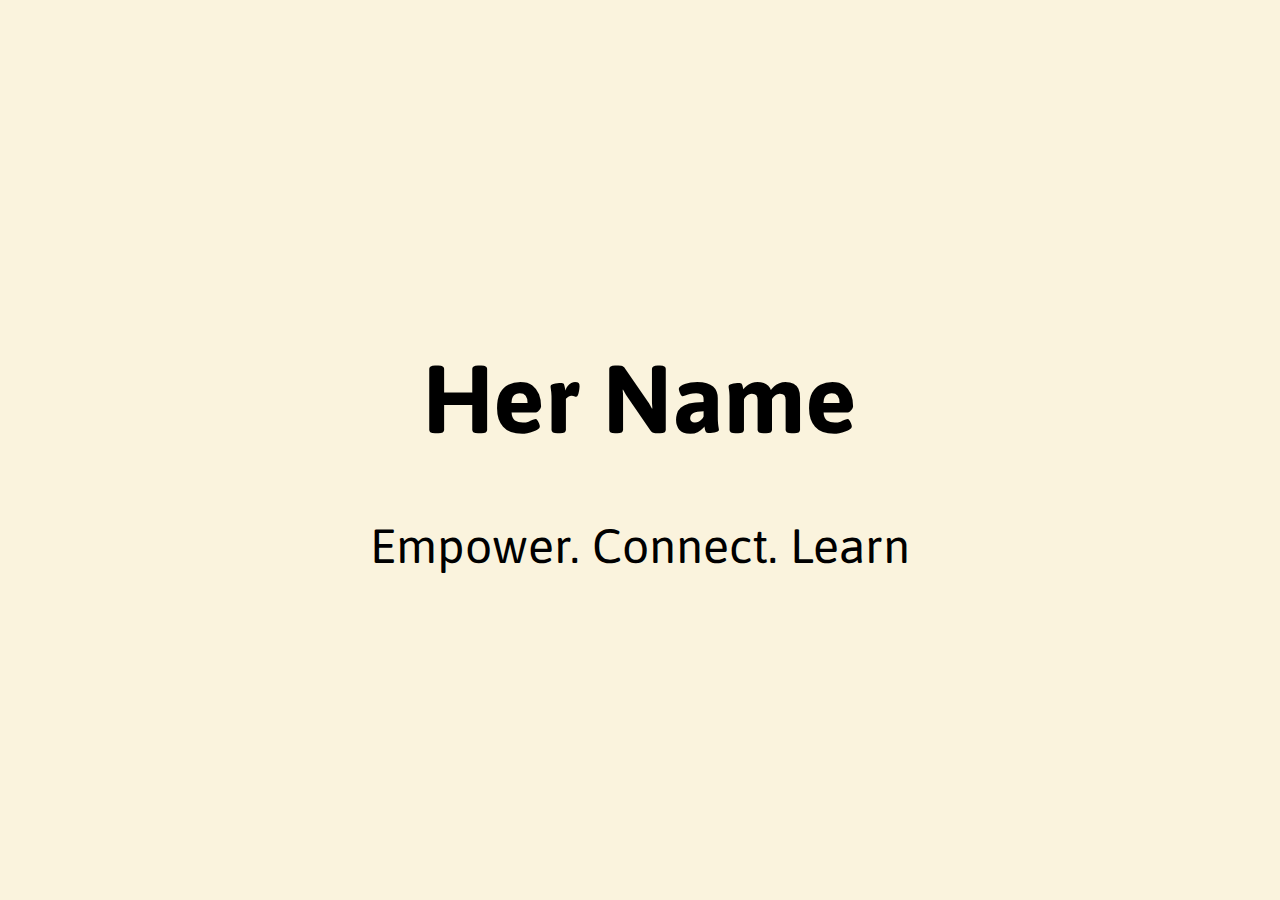
==== index.html @ 9b230c06 "Fixed homepage" ====
<!DOCTYPE html>
<html lang="en"></html>

<head>
    <meta charset="UFT-8">
    <meta  name = "viewport" content = "width=device-width, initial-scale = 1.0">
    
    <!--for icons, stylesheet-->
    <link rel="stylesheet" href="https://unicons.iconscout.com/release/v4.0.0/css/line.css">
    <link rel = "stylesheet" href = "CSS/stylesheet.css">

    <!--for fonts-->
    <link rel="preconnect" href="https://fonts.googleapis.com">
    <link rel="preconnect" href="https://fonts.gstatic.com" crossorigin>
    <link href="https://fonts.googleapis.com/css2?family=Asap:wght@400;700&display=swap" rel="stylesheet">
    


    <title>Her Name</title>
</head>

<body>
    <div>
        <h1>Her Name</h1>
        <p>Empower. Connect. Learn</p>
    </div>
</body>



</html>
---- CSS/stylesheet.css ----
#grad {
  background-image: linear-gradient(red, yellow);
}

div {
  font-size: 3em;
  text-align: center;
  position: absolute;
  top: 50%;
  left: 50%;

  transform: translate(-50%, -50%);
}
body {
  padding: 0;
  margin: 0;
  background: #faf3dd;

  font-family: "Asap", sans-serif;
}
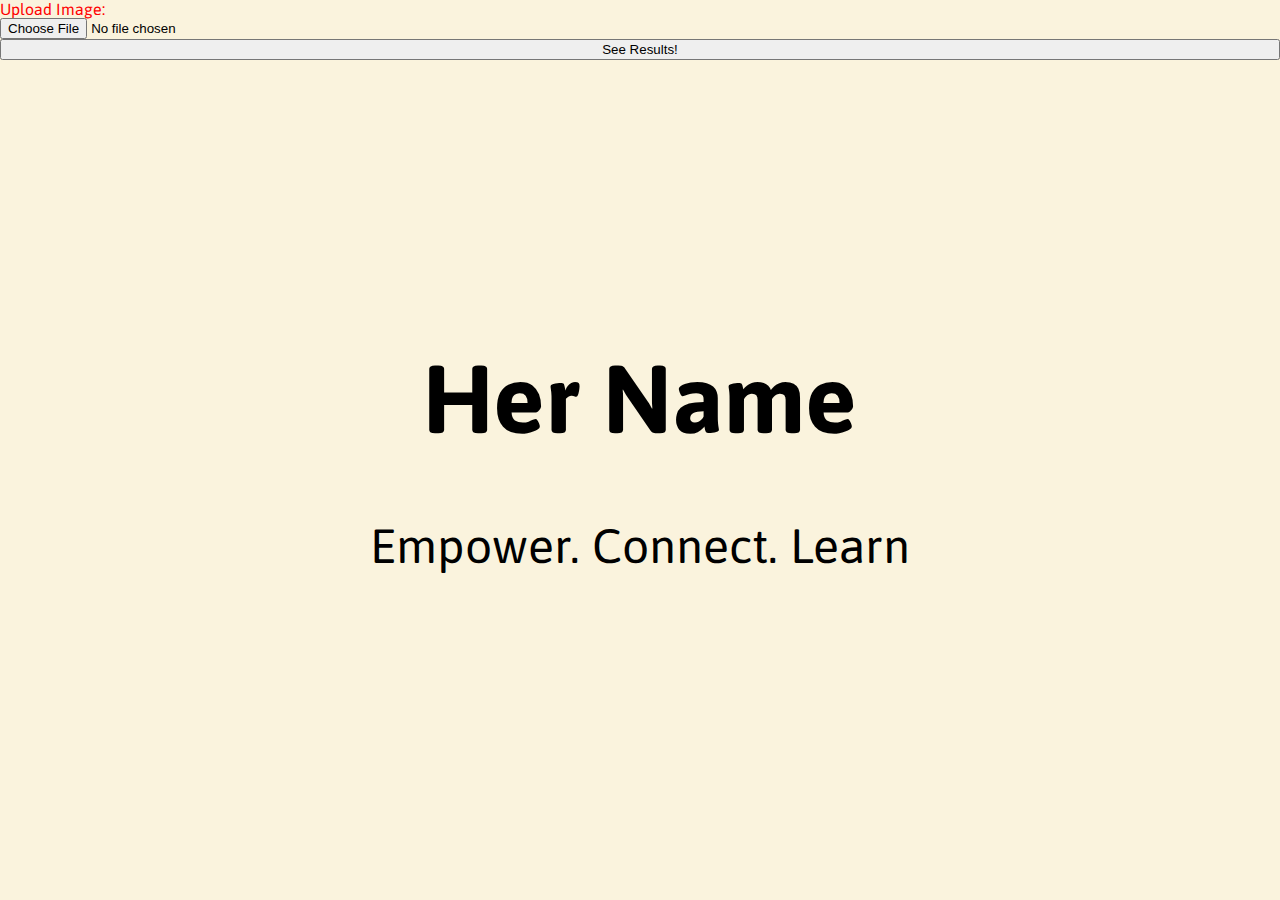
==== commit 18e72d7d: "Fixed merge conflicts" ====
--- a/index.html
+++ b/index.html
@@ -20,12 +20,35 @@
 </head>
 
 <body>
+
     <div>
         <h1>Her Name</h1>
         <p>Empower. Connect. Learn</p>
     </div>
 </body>
 
+    <section class = "home page" id = "home"> 
+
+    </section>
+
+    <section class = "description page" id = "descriptiom"> 
+
+    </section>
+
+    <section class = "upload page" id = "upload"> 
+        
+        <form action="index.php" method="post" enctype = "multipart/form-data"> 
+            <label for ="image"> Upload Image: </label>
+            <input type ="file" name="file1" >
+
+            <input type ="submit"  value="See Results!" >
+        </form>
+    </section>
+
+    <section class = "results page" id = "results"> 
+
+    </section>
+</body>
 
 
 </html>--- a/CSS/stylesheet.css
+++ b/CSS/stylesheet.css
@@ -1,7 +1,3 @@
-#grad {
-  background-image: linear-gradient(red, yellow);
-}
-
 div {
   font-size: 3em;
   text-align: center;
@@ -18,3 +14,10 @@
 
   font-family: "Asap", sans-serif;
 }
+
+label {
+  color: red;
+}
+input {
+  width: 100%;
+}
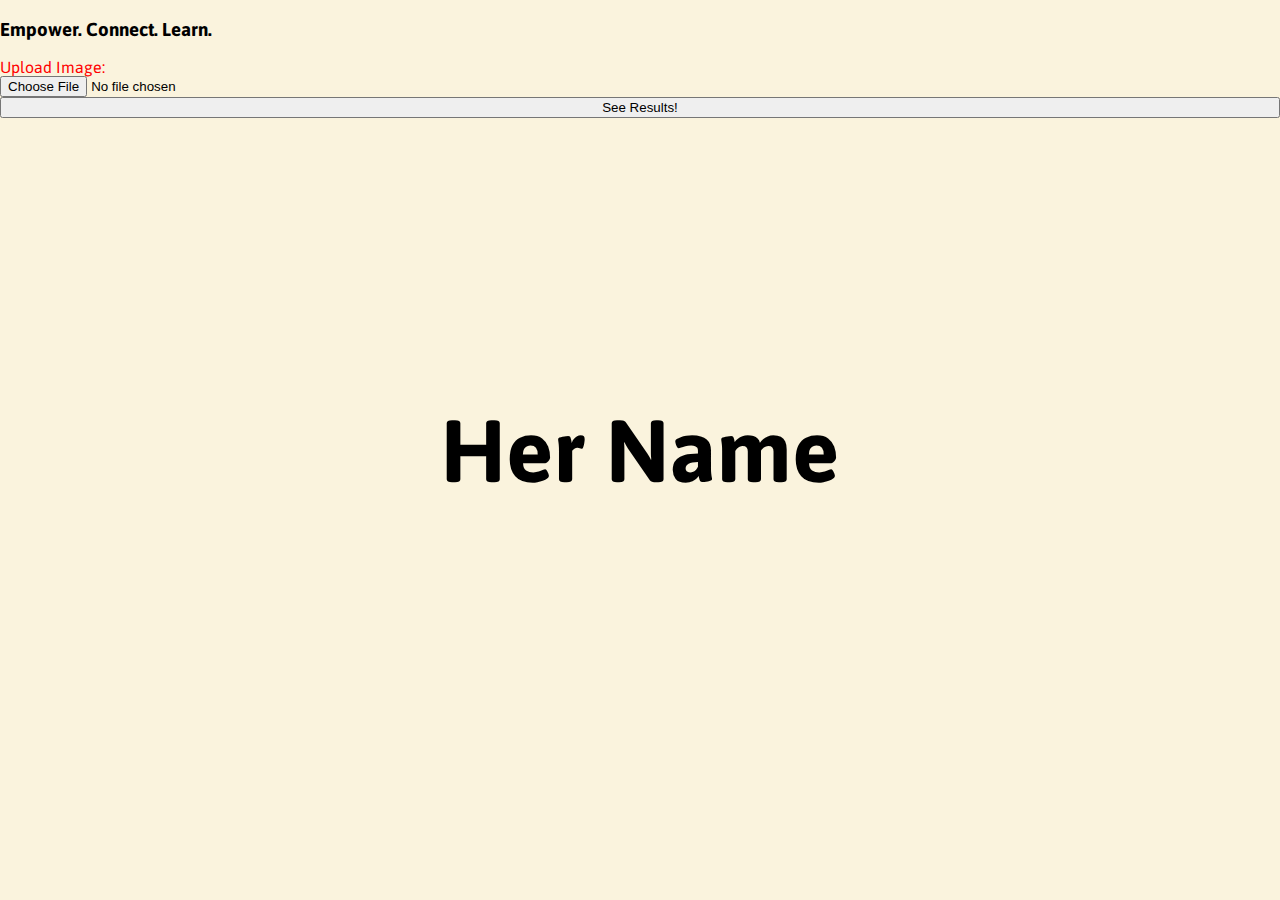
==== commit 8e0af9b1: "adjusting font placement" ====
--- a/index.html
+++ b/index.html
@@ -14,21 +14,18 @@
     <link rel="preconnect" href="https://fonts.gstatic.com" crossorigin>
     <link href="https://fonts.googleapis.com/css2?family=Asap:wght@400;700&display=swap" rel="stylesheet">
     
+    <title>Her Name</title>
 
-
-    <title>Her Name</title>
 </head>
 
 <body>
+    
+    
 
-    <div>
-        <h1>Her Name</h1>
-        <p>Empower. Connect. Learn</p>
-    </div>
-</body>
 
     <section class = "home page" id = "home"> 
-
+        <h1 class ="nameTitle">Her Name</h1>
+        <h3>Empower. Connect. Learn.</h3>
     </section>
 
     <section class = "description page" id = "descriptiom"> 
--- a/CSS/stylesheet.css
+++ b/CSS/stylesheet.css
@@ -1,12 +1,5 @@
-div {
-  font-size: 3em;
-  text-align: center;
-  position: absolute;
-  top: 50%;
-  left: 50%;
 
-  transform: translate(-50%, -50%);
-}
+
 body {
   padding: 0;
   margin: 0;
@@ -14,10 +7,30 @@
 
   font-family: "Asap", sans-serif;
 }
+.nameTitle {
+  font-size: 5.5em;
+  margin: 0;
+  padding: 0;
+  text-align: center;
 
-label {
-  color: red;
+  position: absolute;
+  top: 50%;
+  left: 50%;
+  transform: translateX(-50%) translateY(-50%);
 }
-input {
-  width: 100%;
+h2 {
+  font-size: 5em;
+  text-align: center;
 }
+
+
+label
+{
+    color: red; 
+    
+}
+input 
+{
+    width: 100%;
+}
+
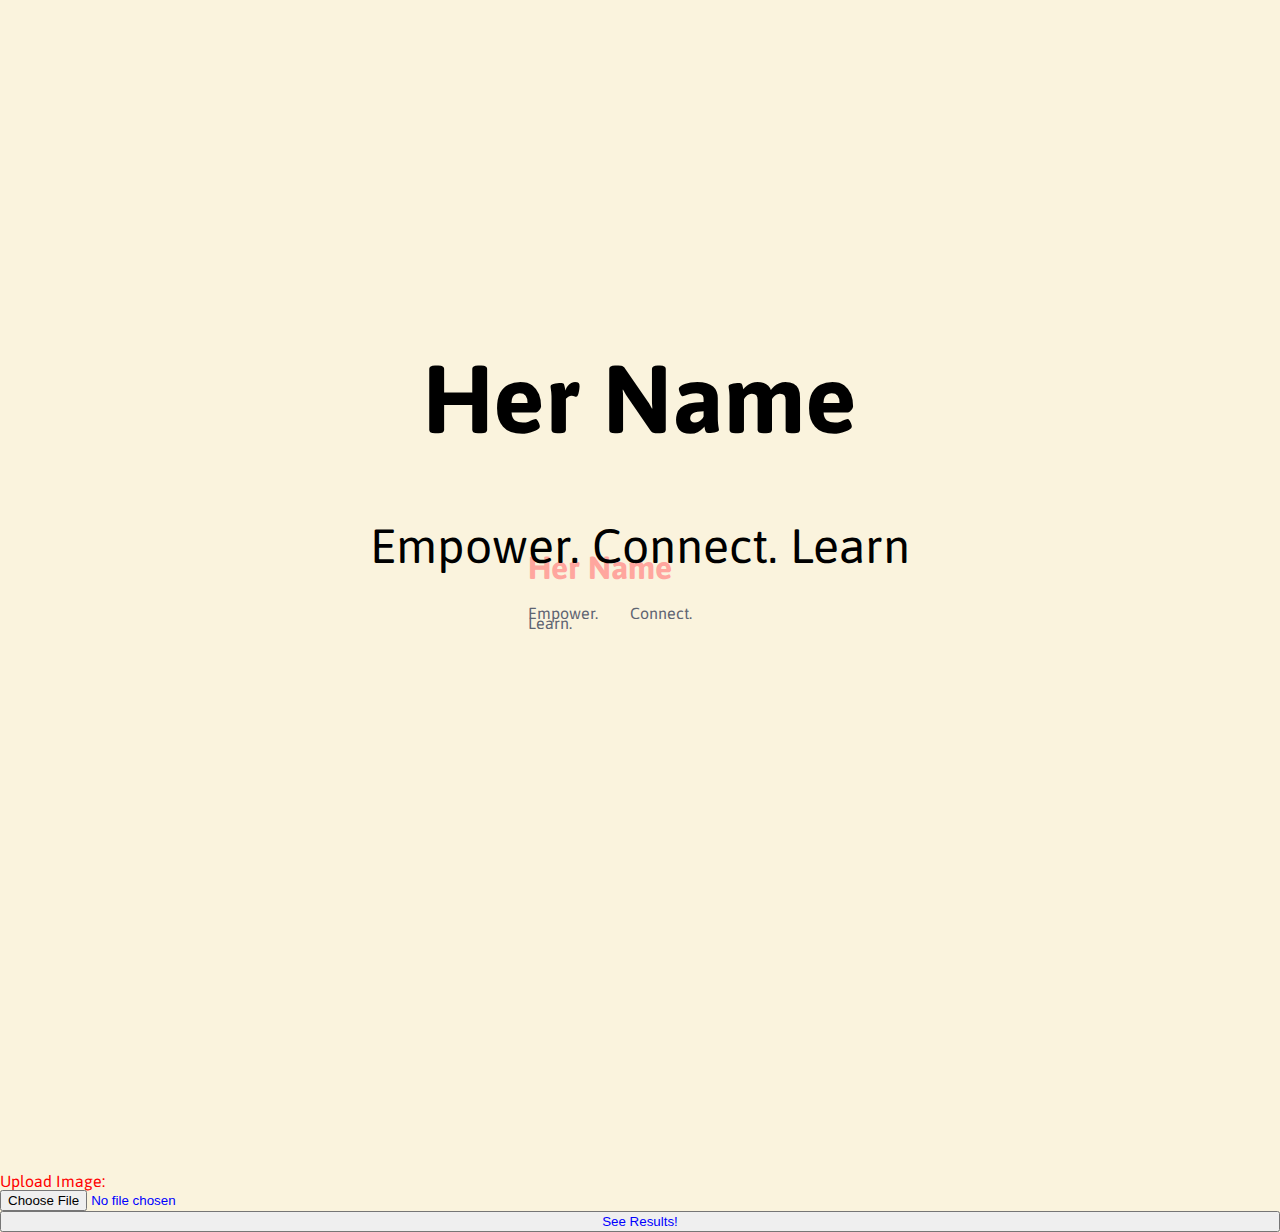
==== commit 30123f7c: "Merge pull request #3 from kliang622/front-end2" ====
--- a/index.html
+++ b/index.html
@@ -14,37 +14,48 @@
     <link rel="preconnect" href="https://fonts.gstatic.com" crossorigin>
     <link href="https://fonts.googleapis.com/css2?family=Asap:wght@400;700&display=swap" rel="stylesheet">
     
+
+
     <title>Her Name</title>
-
 </head>
 
 <body>
-    
-    
-
-
-    <section class = "home page" id = "home"> 
-        <h1 class ="nameTitle">Her Name</h1>
-        <h3>Empower. Connect. Learn.</h3>
+    <section class = "home_page"> 
+        <div>
+            <h1 class="main_headers">Her Name</h1>
+            <p class="subtitle">Empower.&emsp;&emsp;Connect.&emsp;&emsp;Learn.</p>
+        </div>
     </section>
 
-    <section class = "description page" id = "descriptiom"> 
+    <main>
+    <section class = "home page" id = "home"> 
+        <div class = "herName">
+            <h1>Her Name</h1>
+            <p>Empower. Connect. Learn</p>
+        </div>
+      </section>
 
+  <section class = "description page" id = "descriptiom"> 
+        
     </section>
 
-    <section class = "upload page" id = "upload"> 
-        
-        <form action="index.php" method="post" enctype = "multipart/form-data"> 
-            <label for ="image"> Upload Image: </label>
-            <input type ="file" name="file1" >
-
-            <input type ="submit"  value="See Results!" >
-        </form>
+    <section class = "upload_page" id = "upload"> 
+        <div class ="uploads">
+            <form action="index.php" method="post" enctype = "multipart/form-data"> 
+                <label for ="image"> Upload Image: </label>
+                <input type ="file" name="file1" >
+    
+                <input type ="submit"  value="See Results!" >
+            </form>
+        </div>
     </section>
 
     <section class = "results page" id = "results"> 
 
     </section>
+
+  </main>
+
 </body>
 
 
--- a/CSS/stylesheet.css
+++ b/CSS/stylesheet.css
@@ -1,36 +1,60 @@
+.herName {
+  font-size: 3em;
+  text-align: center;
+  position: absolute;
+  top: 50%;
+  left: 50%;
 
+  transform: translate(-50%, -50%);
+}
 
 body {
   padding: 0;
   margin: 0;
   background: #faf3dd;
-
+  
+  
   font-family: "Asap", sans-serif;
 }
-.nameTitle {
-  font-size: 5.5em;
-  margin: 0;
-  padding: 0;
-  text-align: center;
 
-  position: absolute;
-  top: 50%;
-  left: 50%;
-  transform: translateX(-50%) translateY(-50%);
-}
-h2 {
-  font-size: 5em;
-  text-align: center;
+.main_headers {
+  color: #ffa69e;
 }
 
+.subtitle {
+  color: #5e6472;
+  line-height: 10px;
+}
 
-label
-{
-    color: red; 
+.home_page {
+  padding: 33em;
+}
+
+.upload_page {
+  position: relative top; 
+  margin: top; 
+}
+
+.uploads {
+  font-family: "Asap", sans-serif;
     
 }
-input 
-{
-    width: 100%;
+
+label {
+    color: red; 
+    font-size: 16px;
 }
 
+.section {
+  padding: 2rem 0 4rem; 
+} 
+
+input {
+  width: 100%;
+  color: blue; 
+}
+
+ .section 
+{
+  padding: 2rem 0 4rem; 
+} 
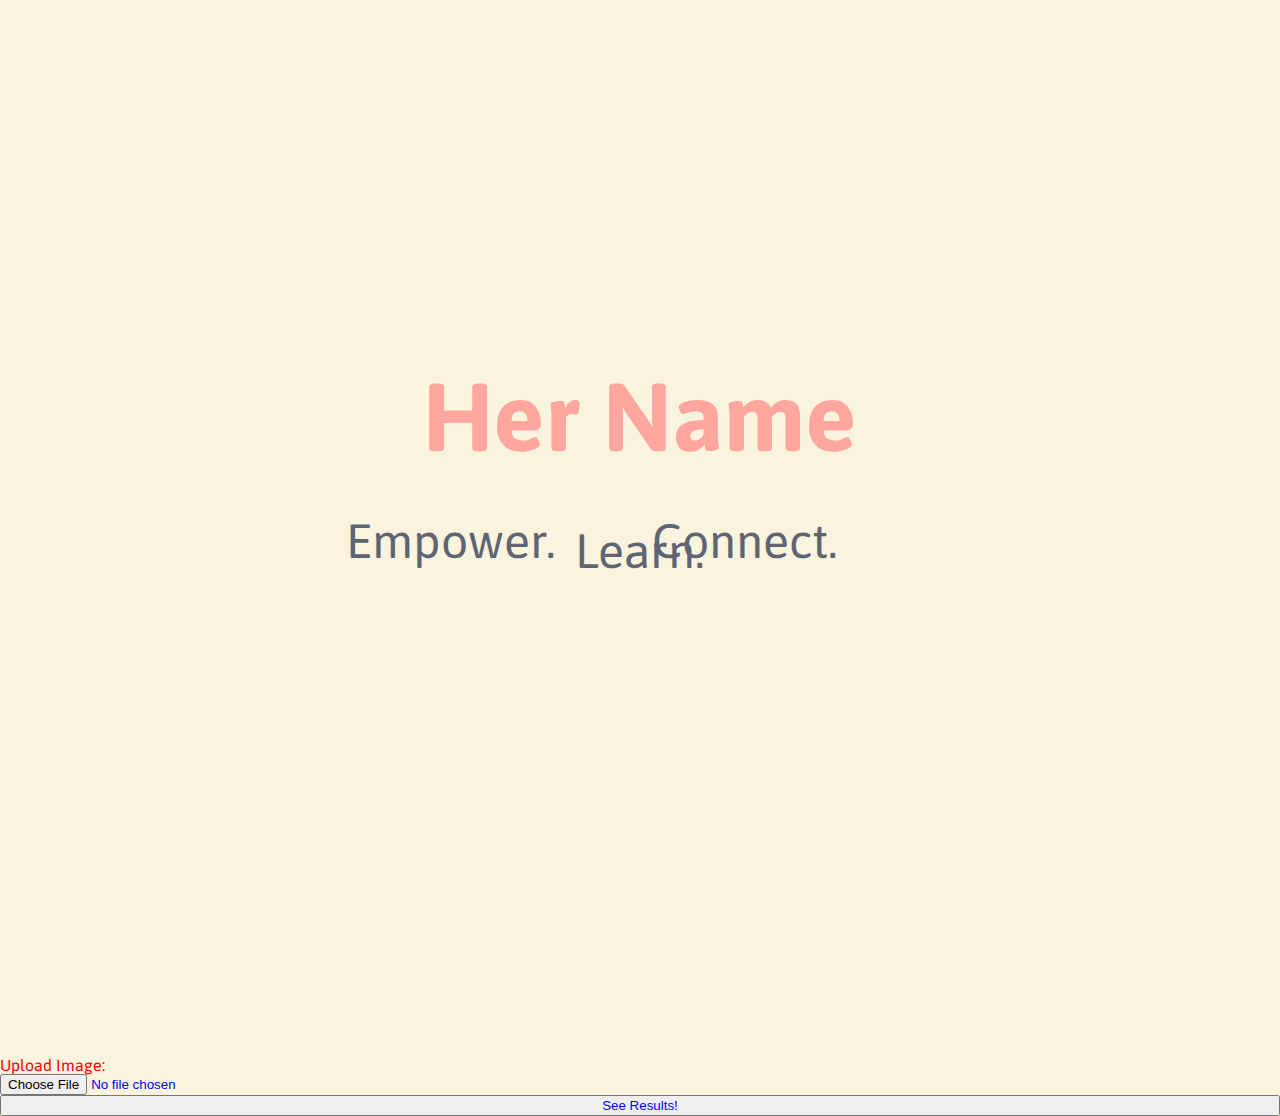
==== commit 8550a0f9: "Fixed conflicts" ====
--- a/index.html
+++ b/index.html
@@ -20,22 +20,15 @@
 </head>
 
 <body>
-    <section class = "home_page"> 
-        <div>
-            <h1 class="main_headers">Her Name</h1>
-            <p class="subtitle">Empower.&emsp;&emsp;Connect.&emsp;&emsp;Learn.</p>
+    <main>
+    <section class = "home_page" id = "home"> 
+        <div class = "herName">
+            <h1 class ="main_headers">Her Name</h1>
+            <p class = "subtitle">Empower.&emsp;&emsp;Connect.&emsp;&emsp;Learn.</p>
         </div>
     </section>
 
-    <main>
-    <section class = "home page" id = "home"> 
-        <div class = "herName">
-            <h1>Her Name</h1>
-            <p>Empower. Connect. Learn</p>
-        </div>
-      </section>
-
-  <section class = "description page" id = "descriptiom"> 
+    <section class = "description page" id = "descriptiom"> 
         
     </section>
 
--- a/CSS/stylesheet.css
+++ b/CSS/stylesheet.css
@@ -12,8 +12,7 @@
   padding: 0;
   margin: 0;
   background: #faf3dd;
-  
-  
+
   font-family: "Asap", sans-serif;
 }
 
@@ -31,30 +30,28 @@
 }
 
 .upload_page {
-  position: relative top; 
-  margin: top; 
+  position: relative top;
+  margin: top;
 }
 
 .uploads {
   font-family: "Asap", sans-serif;
-    
 }
 
 label {
-    color: red; 
-    font-size: 16px;
+  color: red;
+  font-size: 16px;
 }
 
 .section {
-  padding: 2rem 0 4rem; 
-} 
+  padding: 2rem 0 4rem;
+}
 
 input {
   width: 100%;
-  color: blue; 
+  color: blue;
 }
 
- .section 
-{
-  padding: 2rem 0 4rem; 
-} 
+.section {
+  padding: 2rem 0 4rem;
+}
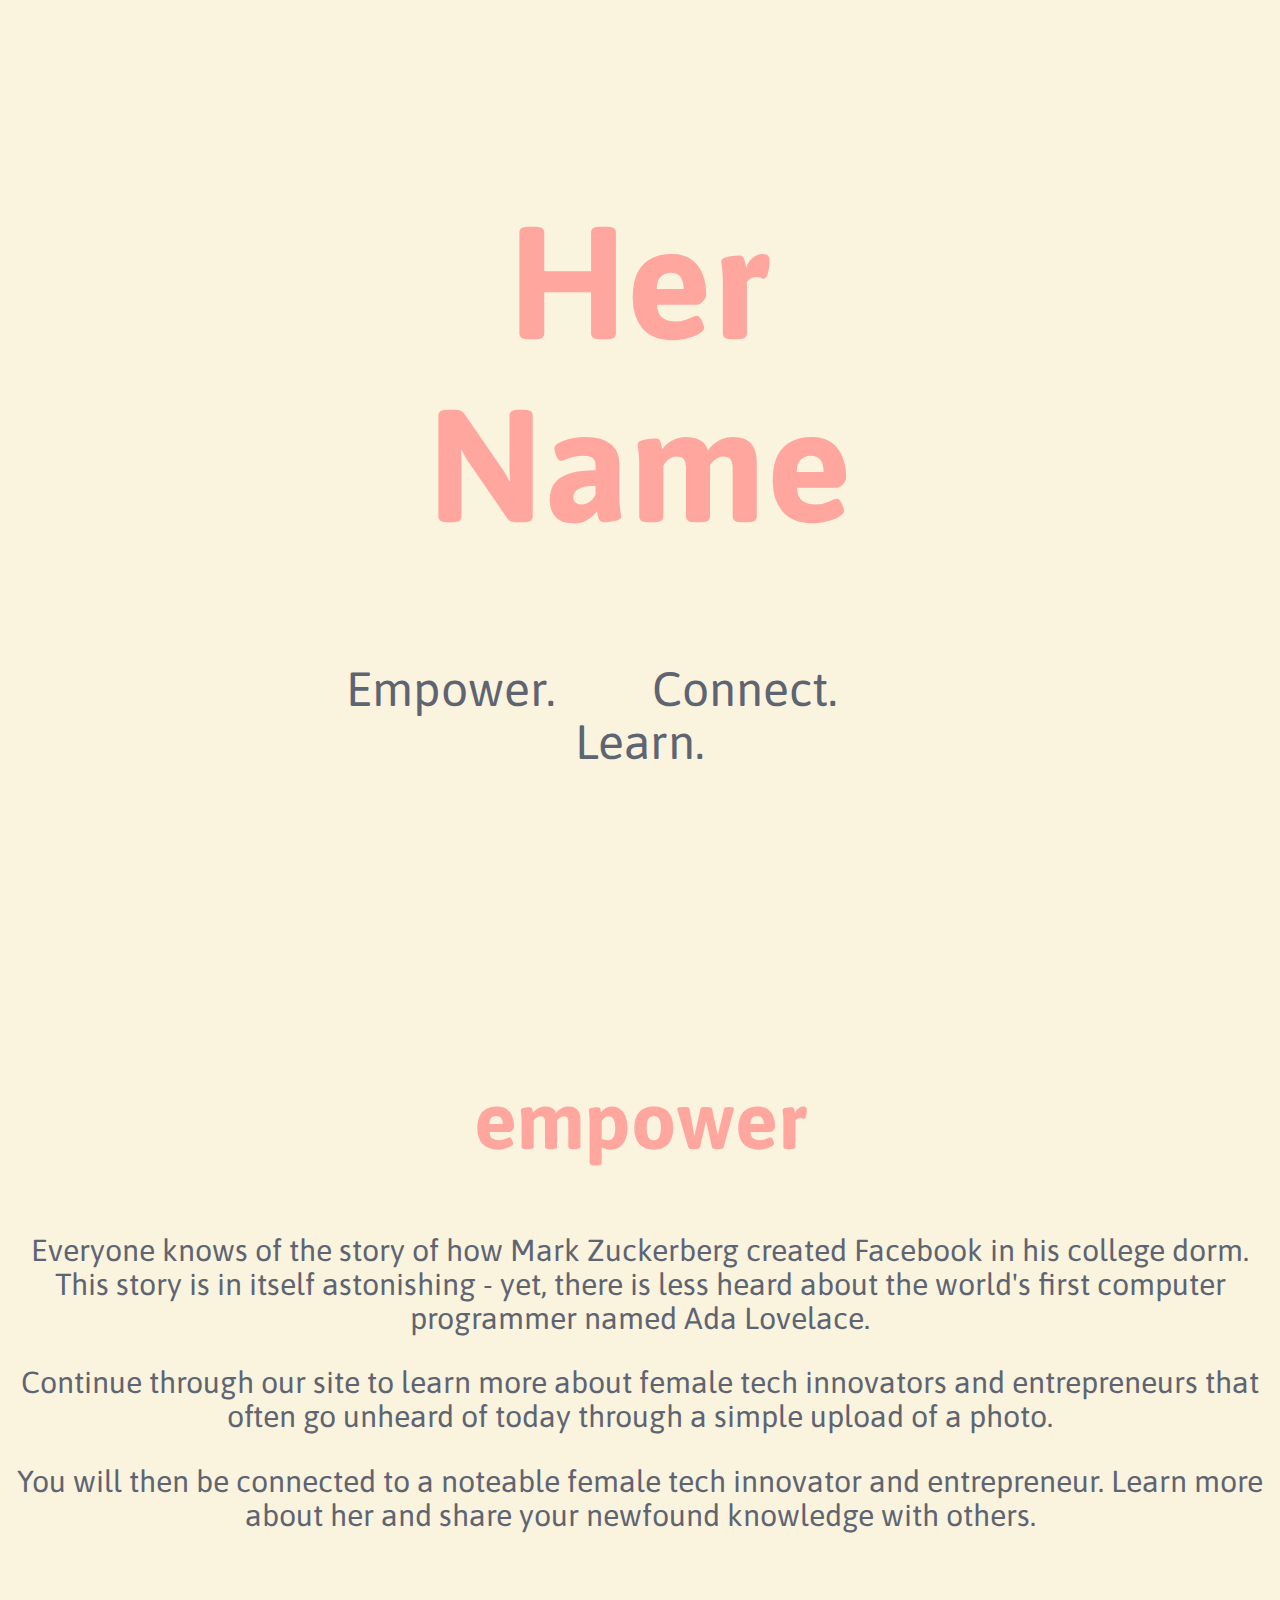
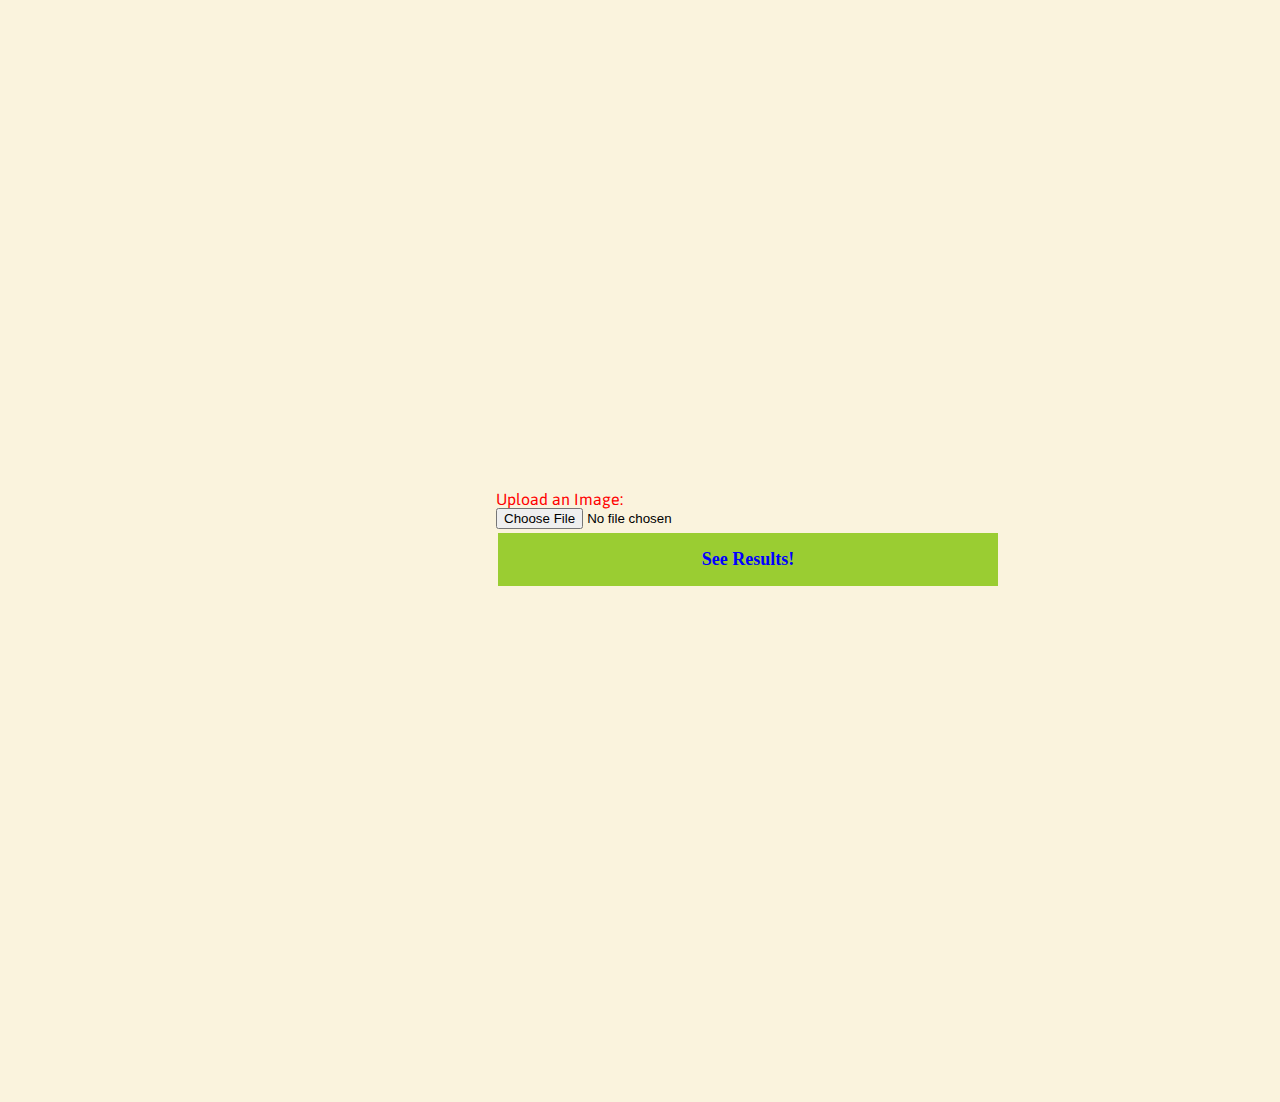
==== commit e2849473: "Added empowering words" ====
--- a/index.html
+++ b/index.html
@@ -28,17 +28,37 @@
         </div>
     </section>
 
-    <section class = "description page" id = "descriptiom"> 
-        
+    <section class = "description page" id = "description"> 
+        <div class = "empower">
+            <h2 class ="sec_headers">empower</h2>
+            <p class ="normal_txt">
+                Everyone knows of the story of how Mark Zuckerberg created Facebook in his college dorm.
+                This story is in itself astonishing - yet, there is less heard about the world's first computer programmer named Ada Lovelace.
+            </p>
+
+            <p class ="normal_txt">
+                Continue through our site to learn more about female tech innovators and entrepreneurs that often go unheard
+                of today through a simple upload of a photo.
+            </p>
+
+            <p class ="normal_txt">
+                You will then be connected to a noteable female tech innovator and entrepreneur. Learn more about her
+                and share your newfound knowledge with others.
+            </p>
+        </div>
     </section>
 
     <section class = "upload_page" id = "upload"> 
         <div class ="uploads">
             <form action="index.php" method="post" enctype = "multipart/form-data"> 
-                <label for ="image"> Upload Image: </label>
+                <p class=upload_image>
+                <label for ="image"> 
+                        <span> Upload an Image:</span>
+                </label>
                 <input type ="file" name="file1" >
-    
+
                 <input type ="submit"  value="See Results!" >
+                </p>
             </form>
         </div>
     </section>
--- a/CSS/stylesheet.css
+++ b/CSS/stylesheet.css
@@ -1,11 +1,15 @@
 .herName {
-  font-size: 3em;
   text-align: center;
   position: absolute;
   top: 50%;
   left: 50%;
 
   transform: translate(-50%, -50%);
+}
+
+.empower {
+  text-align: center;
+  padding: 1em;
 }
 
 body {
@@ -17,25 +21,50 @@
 }
 
 .main_headers {
+  font-size: 10em;
+  color: #ffa69e;
+}
+.subtitle {
+  font-size: 3em;
+  color: #5e6472;
+  line-height: 1.1em;
+}
+
+.sec_headers {
+  font-size: 5em;
   color: #ffa69e;
 }
 
-.subtitle {
+.normal_txt {
+  font-size: 1.9em;
   color: #5e6472;
-  line-height: 10px;
 }
 
 .home_page {
-  padding: 33em;
-}
-
-.upload_page {
-  position: relative top;
-  margin: top;
+  padding: 31em;
 }
 
 .uploads {
   font-family: "Asap", sans-serif;
+}
+
+.upload_image {
+  font-family: "Asap", sans-serif;
+  position: center;
+  padding: 31em;
+}
+
+input[type="submit"] {
+  width: 500px;
+  color: blue;
+  border: none;
+  padding: 16px 32px;
+  font-size: large;
+  font-weight: bold;
+  margin: 4px 2px;
+  position: center;
+  background-color: yellowgreen;
+  font-family: "Times New Roman", Times, serif;
 }
 
 label {
@@ -46,12 +75,3 @@
 .section {
   padding: 2rem 0 4rem;
 }
-
-input {
-  width: 100%;
-  color: blue;
-}
-
-.section {
-  padding: 2rem 0 4rem;
-}
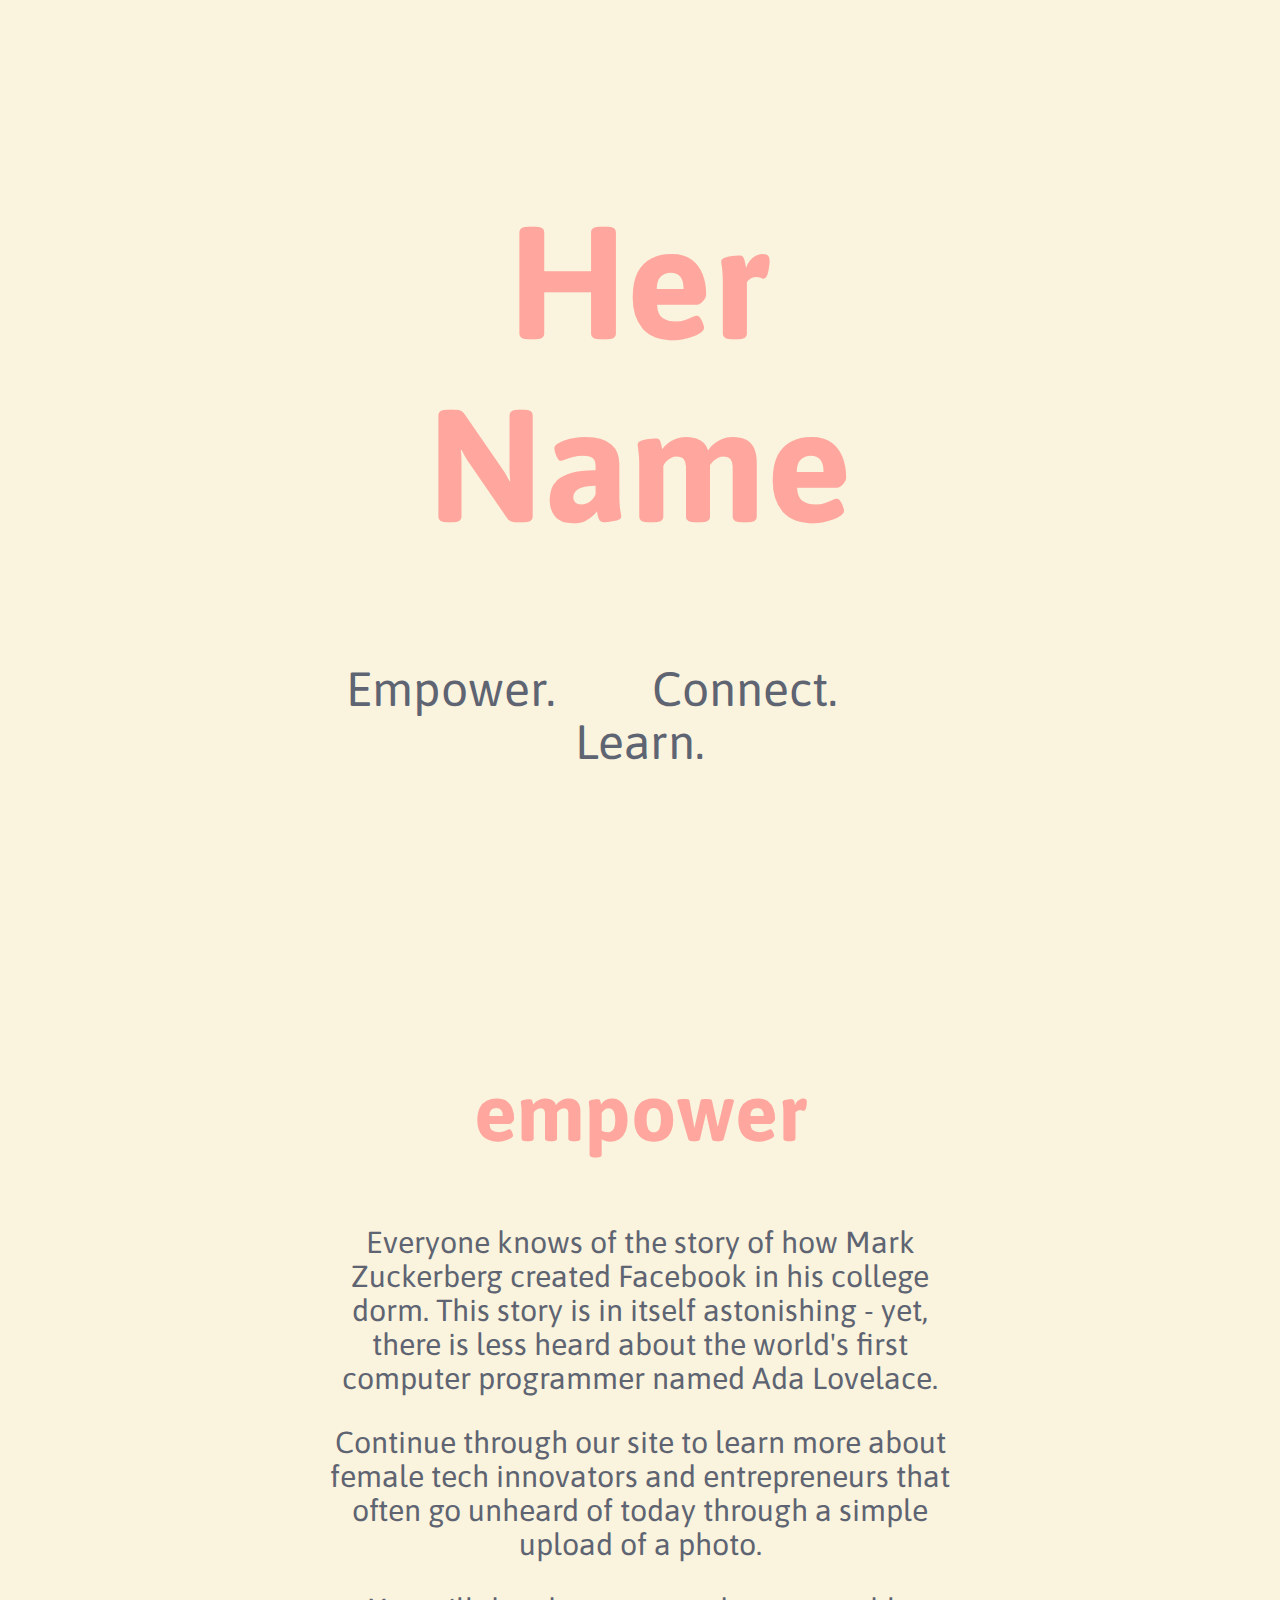
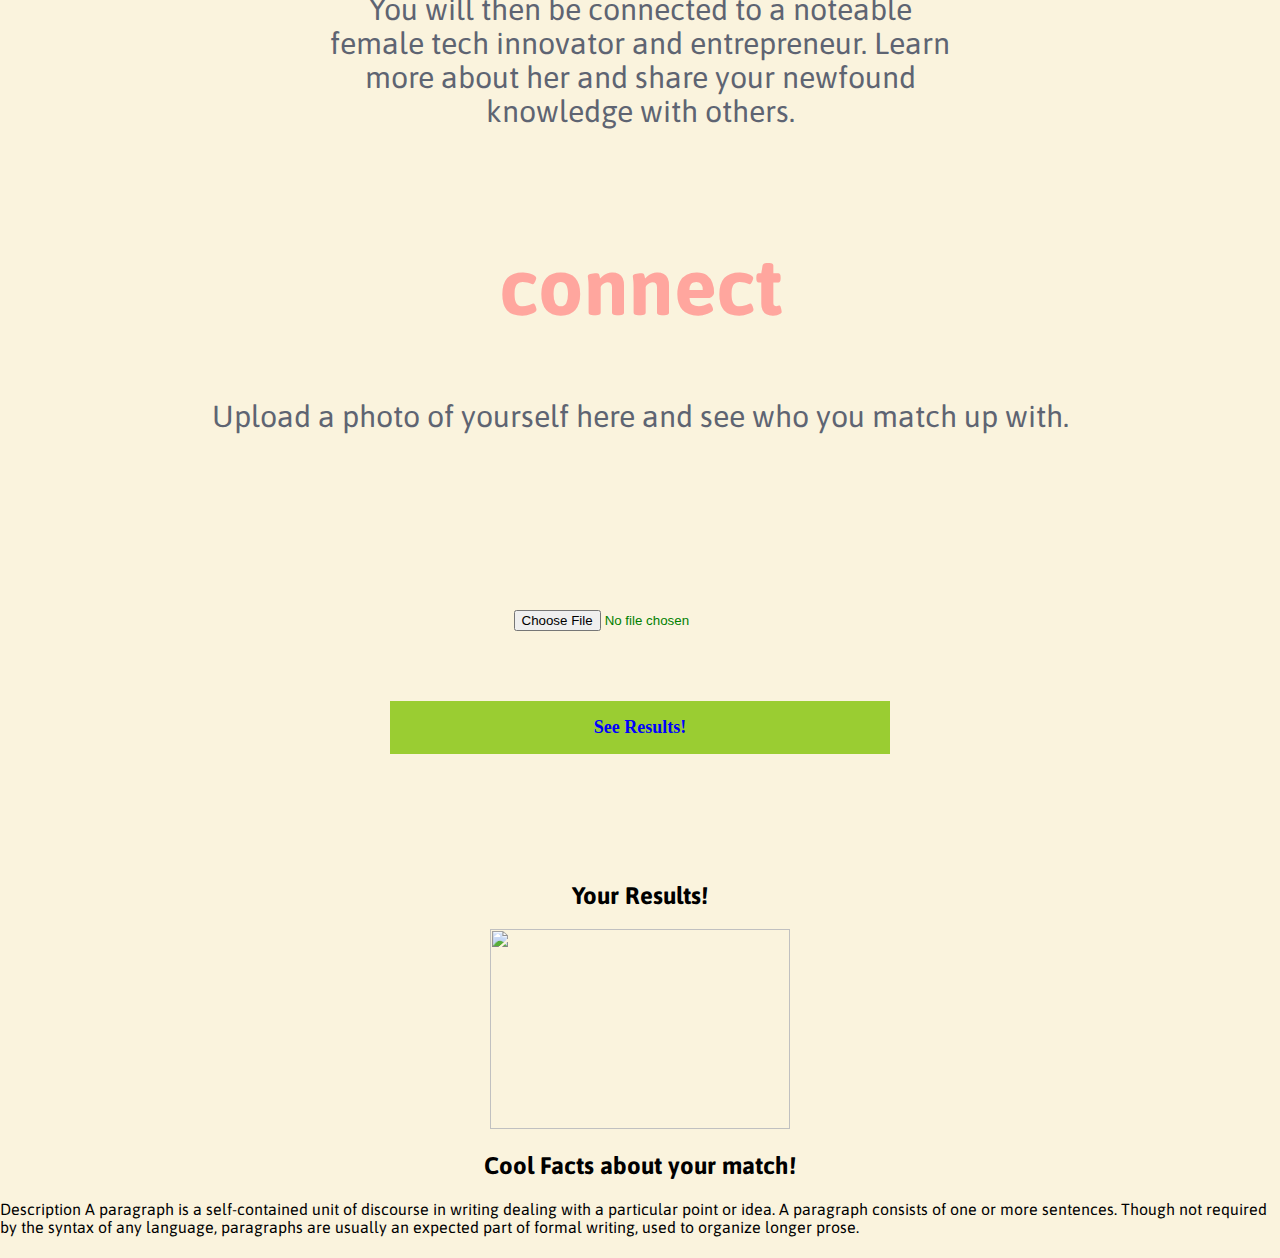
==== commit c80c23c8: "Fixed spacing" ====
--- a/index.html
+++ b/index.html
@@ -48,22 +48,33 @@
         </div>
     </section>
 
-    <section class = "upload_page" id = "upload"> 
+    <section class = "upload_page" > 
         <div class ="uploads">
+            <h2 class ="sec_headers">connect</h2>
+            <p class ="normal_txt">
+                Upload a photo of yourself here and see who you match up with.
+            </p>
             <form action="index.php" method="post" enctype = "multipart/form-data"> 
                 <p class=upload_image>
                 <label for ="image"> 
-                        <span> Upload an Image:</span>
+
                 </label>
+
                 <input type ="file" name="file1" >
 
                 <input type ="submit"  value="See Results!" >
                 </p>
             </form>
+       </div>
+    </section> 
+
+    <section class = "results_page"> 
+        <div class= "img_wrapper" >
+            <h2 class="results_text"> Your Results!</h2>
+            <img class= "picture_result" src="https://www.akc.org/wp-content/uploads/2017/11/Pembroke-Welsh-Corgi-standing-outdoors-in-the-fall.jpg%22%3E"> 
+            <h2 class="results_text"> Cool Facts about your match! </h2>
+            <h4 class="results_description"> Description A paragraph is a self-contained unit of discourse in writing dealing with a particular point or idea. A paragraph consists of one or more sentences. Though not required by the syntax of any language, paragraphs are usually an expected part of formal writing, used to organize longer prose.</h4>
         </div>
-    </section>
-
-    <section class = "results page" id = "results"> 
 
     </section>
 
--- a/CSS/stylesheet.css
+++ b/CSS/stylesheet.css
@@ -9,7 +9,13 @@
 
 .empower {
   text-align: center;
-  padding: 1em;
+  padding: 0.5em 20.5em;
+}
+
+.uploads {
+  font-family: "Asap", sans-serif;
+  text-align: center;
+  padding: 0.5em;
 }
 
 body {
@@ -44,14 +50,37 @@
   padding: 31em;
 }
 
-.uploads {
-  font-family: "Asap", sans-serif;
+.results_page {
+  text-align: center;
 }
 
 .upload_image {
   font-family: "Asap", sans-serif;
-  position: center;
-  padding: 31em;
+  padding: 5em;
+}
+
+.upload_text {
+  font-size: 40px;
+  font-family: "Asap", sans-serif;
+  position: fixed;
+}
+
+input[type="file"] {
+  color: green;
+  padding: 5em 15em;
+}
+
+.picture_result {
+  width: 300px;
+  height: 200px;
+  font-weight: lighter;
+  font-family: "asap", sans-serif;
+}
+
+.results_description {
+  text-align: left;
+  font-family: "asap", sans-serif;
+  font-weight: normal;
 }
 
 input[type="submit"] {
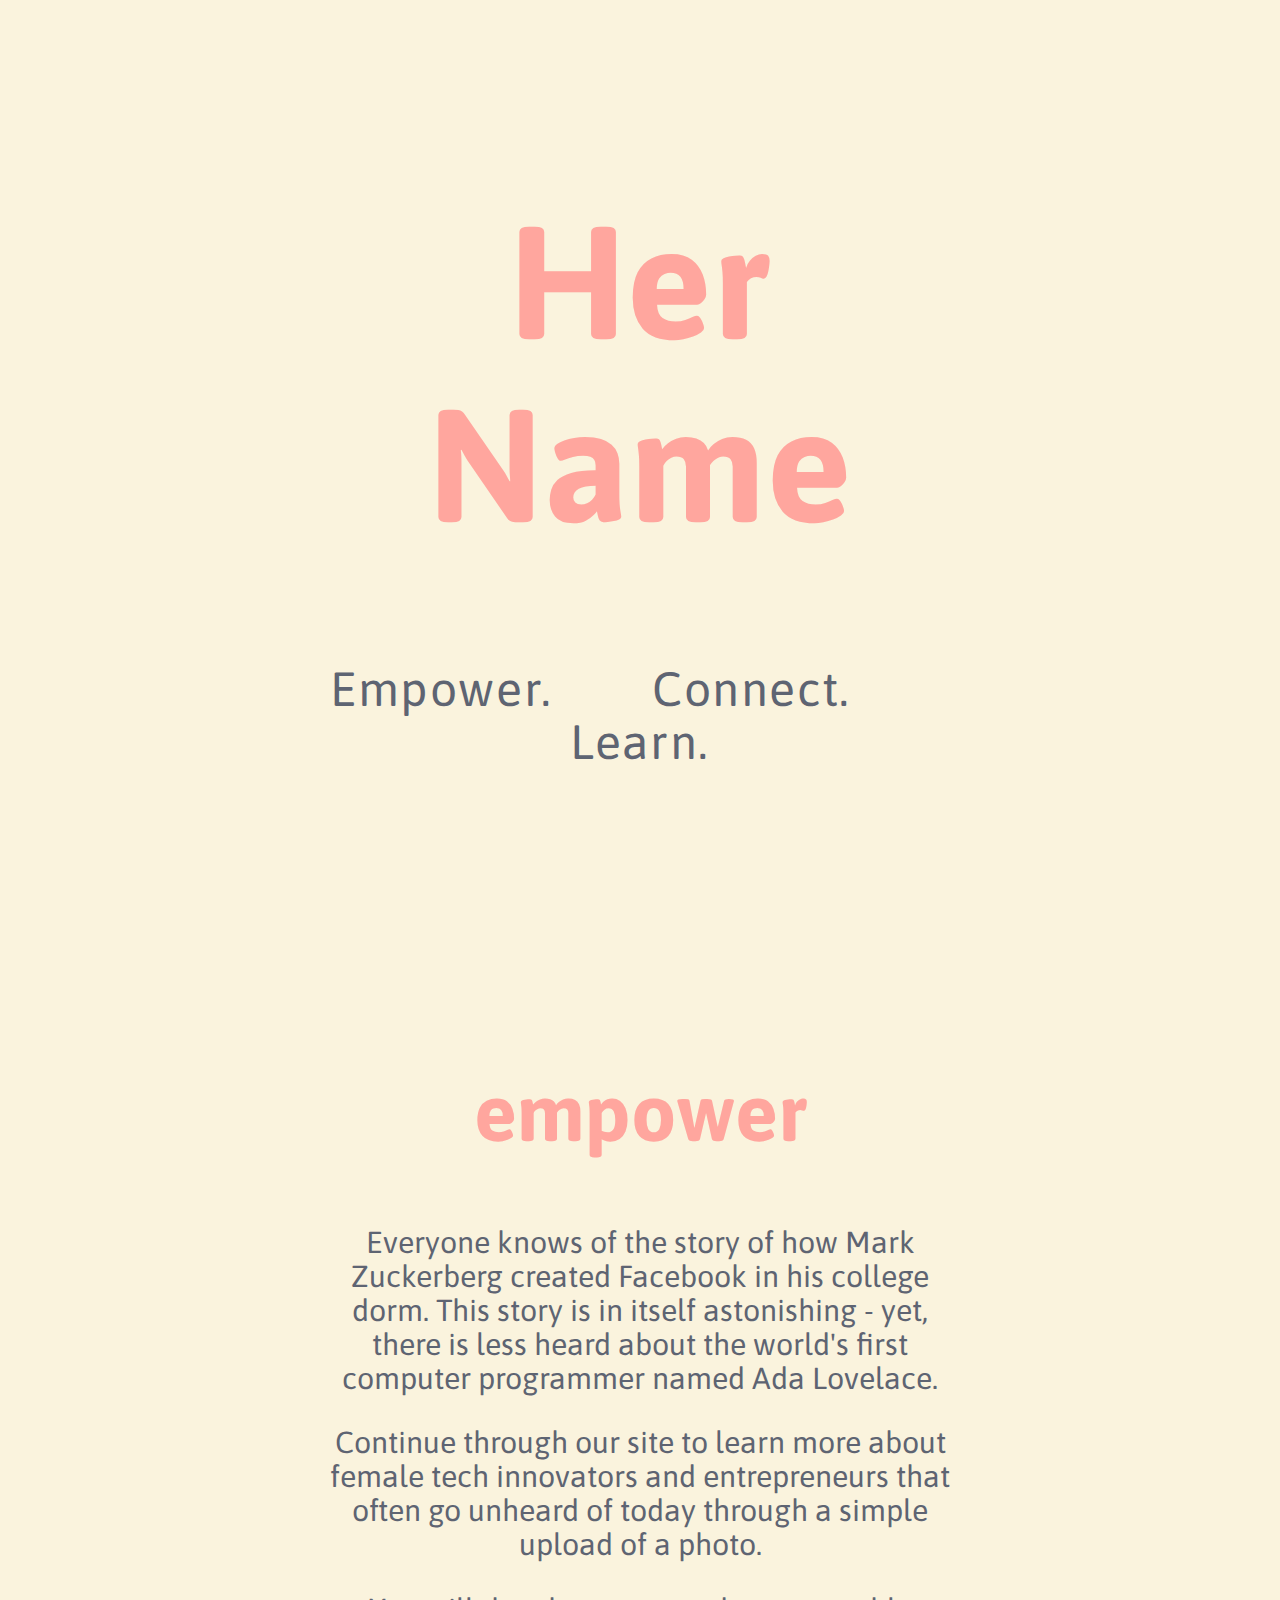
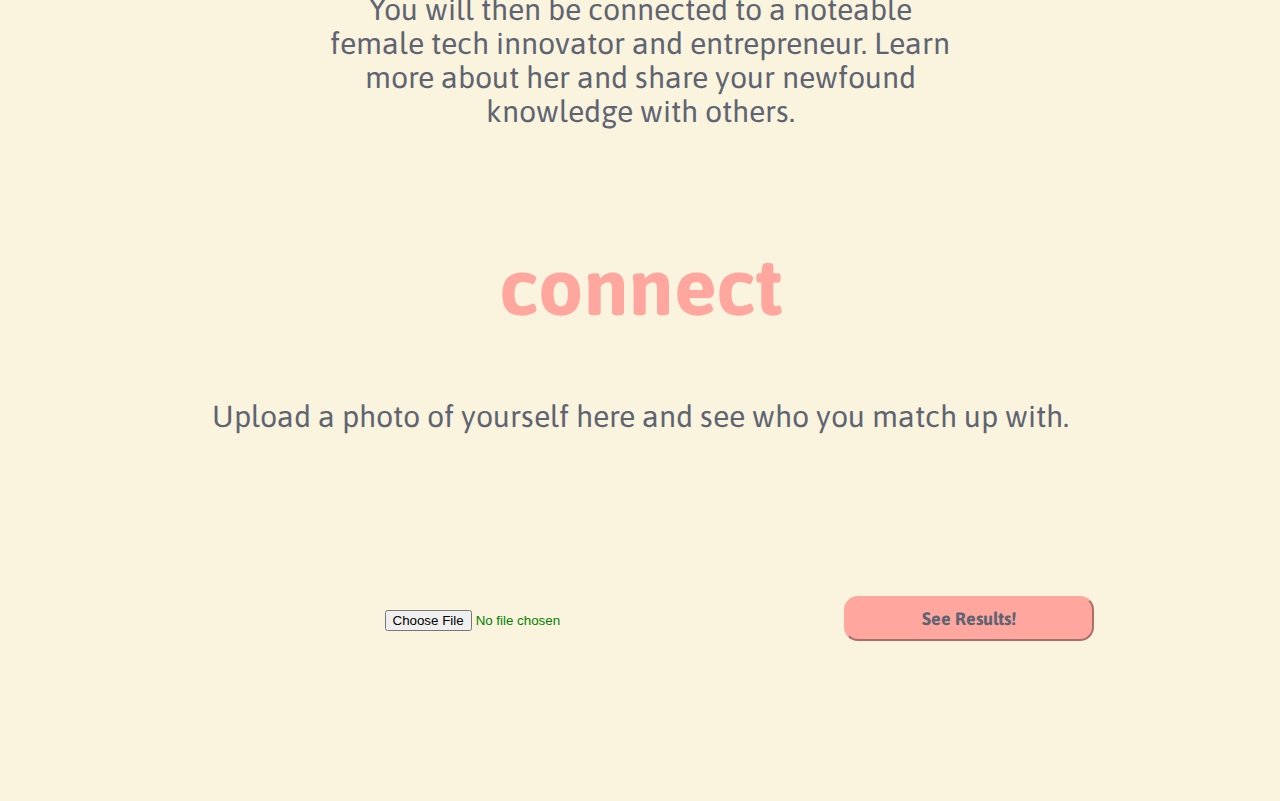
==== commit e82f7e28: "Adding updated files" ====
--- a/index.html
+++ b/index.html
@@ -26,6 +26,7 @@
             <h1 class ="main_headers">Her Name</h1>
             <p class = "subtitle">Empower.&emsp;&emsp;Connect.&emsp;&emsp;Learn.</p>
         </div>
+
     </section>
 
     <section class = "description page" id = "description"> 
@@ -54,7 +55,7 @@
             <p class ="normal_txt">
                 Upload a photo of yourself here and see who you match up with.
             </p>
-            <form action="index.php" method="post" enctype = "multipart/form-data"> 
+            <form action="results.html" method="post" enctype = "multipart/form-data"> 
                 <p class=upload_image>
                 <label for ="image"> 
 
@@ -68,16 +69,6 @@
        </div>
     </section> 
 
-    <section class = "results_page"> 
-        <div class= "img_wrapper" >
-            <h2 class="results_text"> Your Results!</h2>
-            <img class= "picture_result" src="https://www.akc.org/wp-content/uploads/2017/11/Pembroke-Welsh-Corgi-standing-outdoors-in-the-fall.jpg%22%3E"> 
-            <h2 class="results_text"> Cool Facts about your match! </h2>
-            <h4 class="results_description"> Description A paragraph is a self-contained unit of discourse in writing dealing with a particular point or idea. A paragraph consists of one or more sentences. Though not required by the syntax of any language, paragraphs are usually an expected part of formal writing, used to organize longer prose.</h4>
-        </div>
-
-    </section>
-
   </main>
 
 </body>
--- a/CSS/stylesheet.css
+++ b/CSS/stylesheet.css
@@ -34,6 +34,7 @@
   font-size: 3em;
   color: #5e6472;
   line-height: 1.1em;
+  letter-spacing: 0.1rem;
 }
 
 .sec_headers {
@@ -84,16 +85,19 @@
 }
 
 input[type="submit"] {
-  width: 500px;
-  color: blue;
-  border: none;
-  padding: 16px 32px;
+  width: 250px;
+  color: #5e6472;
+
+  padding: 10px 15px;
   font-size: large;
   font-weight: bold;
-  margin: 4px 2px;
+  margin: 3px 2px;
   position: center;
-  background-color: yellowgreen;
-  font-family: "Times New Roman", Times, serif;
+  background-color: #ffa69e;
+  font-family: "Asap", sans-serif;
+  text-align: center;
+  border-radius: 14px;
+  border-color: #ffa69f;
 }
 
 label {
